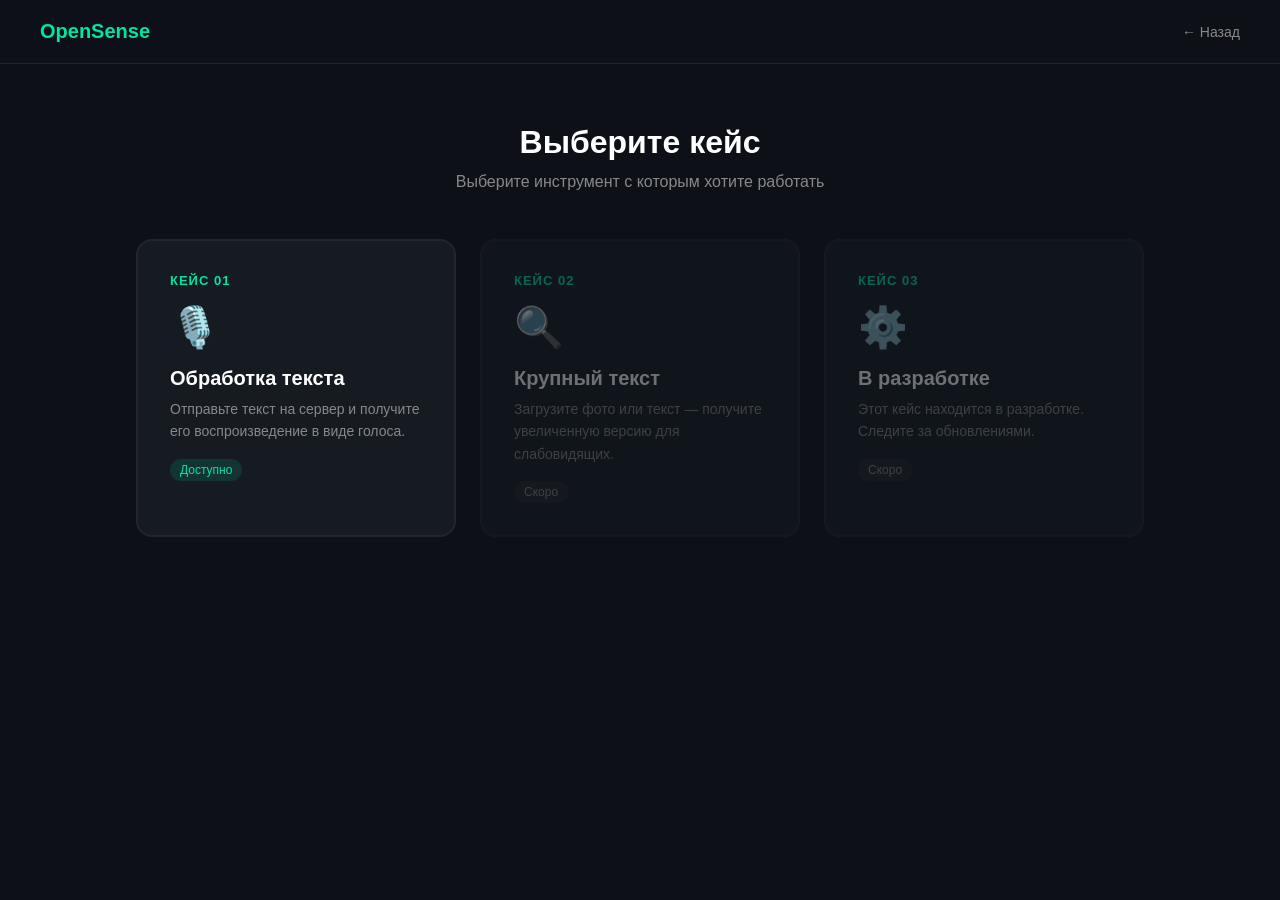
==== docs/cases.html @ cbc30580 "Rename frontend to docs for GitHub Pages" ====
<!DOCTYPE html>
<html lang="ru">
<head>
    <meta charset="UTF-8">
    <meta name="viewport" content="width=device-width, initial-scale=1.0">
    <title>OpenSense — Выбор кейса</title>
    <style>
        * { box-sizing: border-box; margin: 0; padding: 0; }
        body {
            font-family: sans-serif;
            background: #0d1117;
            color: white;
            min-height: 100vh;
            display: flex;
            flex-direction: column;
        }
        header {
            padding: 20px 40px;
            display: flex;
            justify-content: space-between;
            align-items: center;
            border-bottom: 1px solid #21262d;
        }
        .logo { color: #00e5a0; font-size: 20px; font-weight: bold; }
        .back { color: #888; text-decoration: none; font-size: 14px; }
        .back:hover { color: #00e5a0; }
        main {
            flex: 1;
            display: flex;
            flex-direction: column;
            align-items: center;
            padding: 60px 40px;
        }
        h1 { font-size: 32px; margin-bottom: 12px; }
        .subtitle { color: #888; margin-bottom: 48px; }
        .cases {
            display: flex;
            gap: 24px;
            flex-wrap: wrap;
            justify-content: center;
        }
        .case-card {
            background: #161b22;
            border: 2px solid #21262d;
            border-radius: 16px;
            padding: 32px;
            width: 320px;
            cursor: pointer;
            transition: border-color 0.2s, transform 0.2s;
            text-decoration: none;
            color: white;
            display: block;
        }
        .case-card:hover {
            border-color: #00e5a0;
            transform: translateY(-4px);
        }
        .case-card.disabled {
            opacity: 0.4;
            cursor: not-allowed;
            pointer-events: none;
        }
        .case-number {
            color: #00e5a0;
            font-size: 13px;
            font-weight: bold;
            margin-bottom: 16px;
            letter-spacing: 1px;
        }
        .case-icon {
            font-size: 40px;
            margin-bottom: 16px;
        }
        .case-title {
            font-size: 20px;
            font-weight: bold;
            margin-bottom: 8px;
        }
        .case-desc {
            color: #888;
            font-size: 14px;
            line-height: 1.6;
        }
        .badge {
            display: inline-block;
            margin-top: 16px;
            padding: 4px 10px;
            border-radius: 20px;
            font-size: 12px;
            background: #21262d;
            color: #888;
        }
        .badge.active {
            background: #00e5a020;
            color: #00e5a0;
        }
    </style>
</head>
<body>
<header>
    <div class="logo">OpenSense</div>
    <a href="index.html" class="back">← Назад</a>
</header>
<main>
    <h1>Выберите кейс</h1>
    <p class="subtitle">Выберите инструмент с которым хотите работать</p>
    <div class="cases">

        <!-- Кейс 1 — активный -->
        <a href="tracker.html" class="case-card">
            <div class="case-number">КЕЙС 01</div>
            <div class="case-icon">🎙️</div>
            <div class="case-title">Обработка текста</div>
            <div class="case-desc">
                Отправьте текст на сервер и получите его 
                воспроизведение в виде голоса.
            </div>
            <span class="badge active">Доступно</span>
        </a>

        <!-- Кейс 2 — заглушка -->
        <div class="case-card disabled">
            <div class="case-number">КЕЙС 02</div>
            <div class="case-icon">🔍</div>
            <div class="case-title">Крупный текст</div>
            <div class="case-desc">
                Загрузите фото или текст — получите увеличенную 
                версию для слабовидящих.
            </div>
            <span class="badge">Скоро</span>
        </div>

        <!-- Кейс 3 — пустой -->
        <div class="case-card disabled">
            <div class="case-number">КЕЙС 03</div>
            <div class="case-icon">⚙️</div>
            <div class="case-title">В разработке</div>
            <div class="case-desc">
                Этот кейс находится в разработке. 
                Следите за обновлениями.
            </div>
            <span class="badge">Скоро</span>
        </div>

    </div>
</main>
</body>
</html>
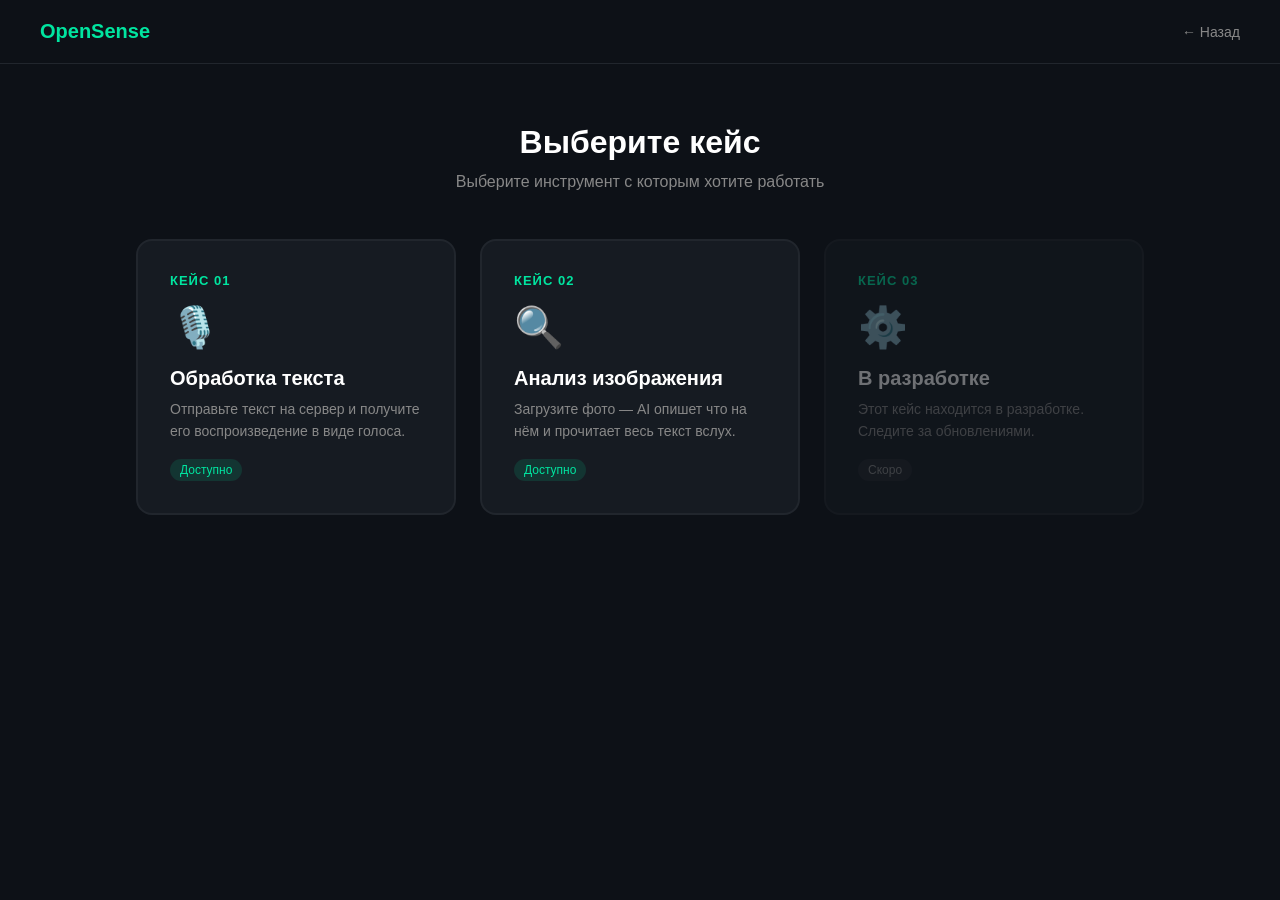
==== commit aae63371: "Activate vision case in cases page" ====
--- a/docs/cases.html
+++ b/docs/cases.html
@@ -112,23 +112,21 @@
             <div class="case-icon">🎙️</div>
             <div class="case-title">Обработка текста</div>
             <div class="case-desc">
-                Отправьте текст на сервер и получите его 
+                Отправьте текст на сервер и получите его
                 воспроизведение в виде голоса.
             </div>
             <span class="badge active">Доступно</span>
         </a>
 
-        <!-- Кейс 2 — заглушка -->
-        <div class="case-card disabled">
+       <a href="vision.html" class="case-card">
             <div class="case-number">КЕЙС 02</div>
             <div class="case-icon">🔍</div>
-            <div class="case-title">Крупный текст</div>
+            <div class="case-title">Анализ изображения</div>
             <div class="case-desc">
-                Загрузите фото или текст — получите увеличенную 
-                версию для слабовидящих.
+                Загрузите фото — AI опишет что на нём и прочитает весь текст вслух.
             </div>
-            <span class="badge">Скоро</span>
-        </div>
+            <span class="badge active">Доступно</span>
+        </a>
 
         <!-- Кейс 3 — пустой -->
         <div class="case-card disabled">
@@ -136,7 +134,7 @@
             <div class="case-icon">⚙️</div>
             <div class="case-title">В разработке</div>
             <div class="case-desc">
-                Этот кейс находится в разработке. 
+                Этот кейс находится в разработке.
                 Следите за обновлениями.
             </div>
             <span class="badge">Скоро</span>
@@ -145,4 +143,4 @@
     </div>
 </main>
 </body>
-</html>+</html>
